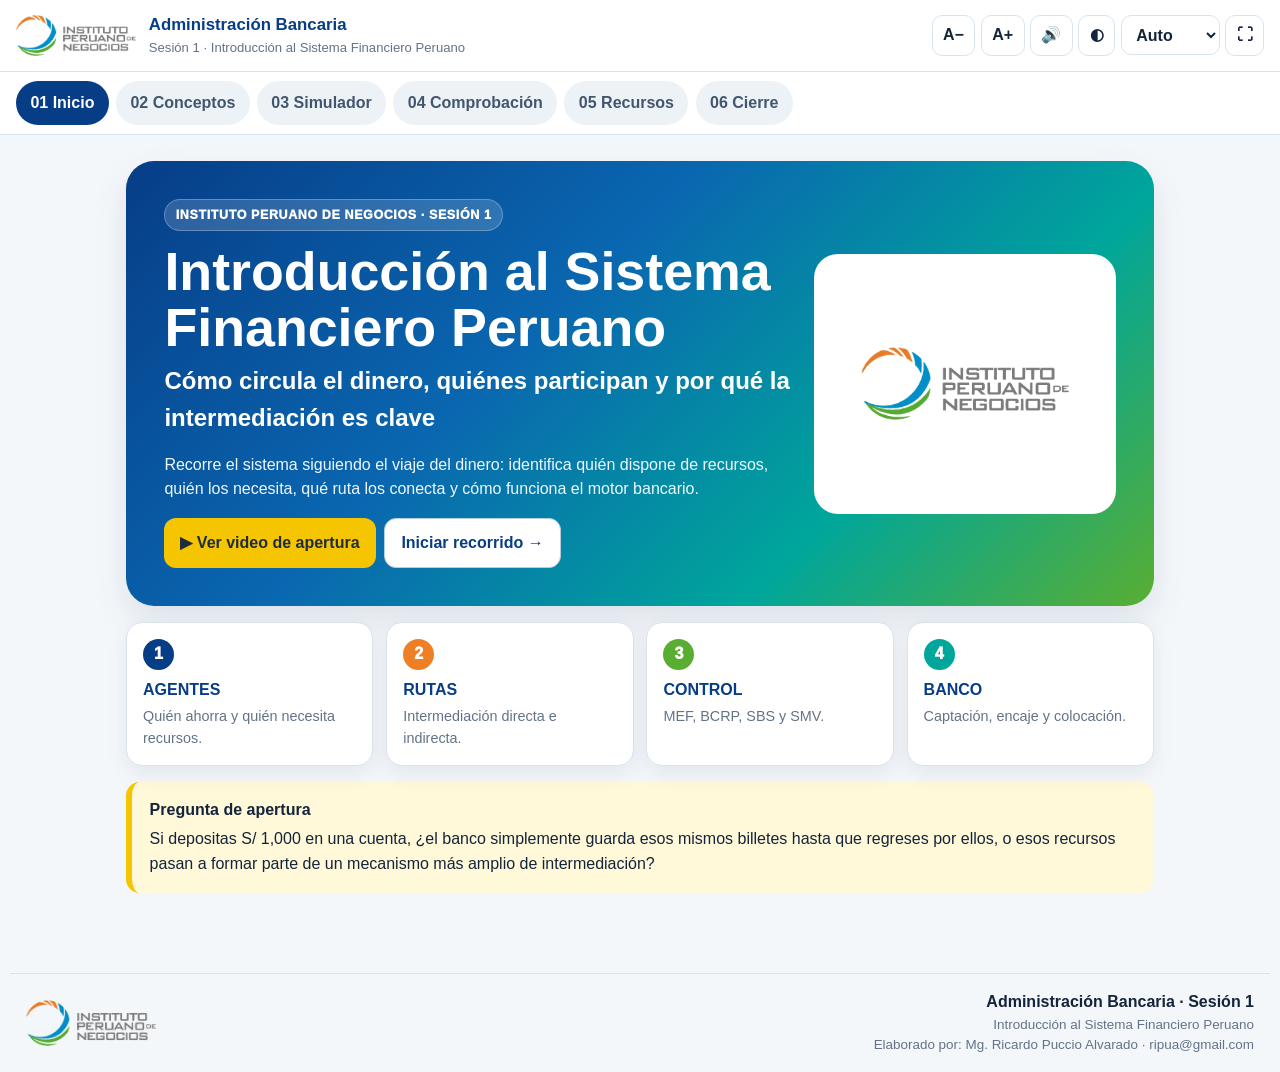
==== sesion-1/index.html @ 0960da1b "Primera versión del Aula Virtual" ====
<!doctype html>
<html lang="es">
<head>
<meta charset="utf-8">
<meta name="viewport" content="width=device-width,initial-scale=1">
<title>Administración Bancaria · Sesión 1 · Instituto Peruano de Negocios</title>
<link rel="stylesheet" href="styles.css">
</head>
<body>
<div class="app-shell">
<header class="topbar">
  <div class="brand"><img src="assets/logo_ipn.png" alt="Instituto Peruano de Negocios"><div><strong>Administración Bancaria</strong><span>Sesión 1 · Introducción al Sistema Financiero Peruano</span></div></div>
  <div class="utility">
    <button id="fontMinus" title="Reducir texto">A−</button><button id="fontPlus" title="Aumentar texto">A+</button>
    <button id="soundBtn" title="Sonidos de confirmación">🔊</button><button id="themeBtn" title="Cambiar modo claro / oscuro" aria-pressed="false">◐</button>
    <select id="layoutSelect" title="Modo aula"><option value="auto">Auto</option><option value="16x9">16:9</option><option value="4x3">4:3</option><option value="normal">Normal</option></select>
    <button id="fullBtn" title="Pantalla completa">⛶</button>
  </div>
</header>
<nav class="main-nav" aria-label="Ruta de aprendizaje">
  <button class="nav-item active" data-go="inicio">01 Inicio</button>
  <button class="nav-item" data-go="conceptos">02 Conceptos</button>
  <button class="nav-item" data-go="simulador">03 Simulador</button>
  <button class="nav-item" data-go="comprobacion">04 Comprobación</button>
  <button class="nav-item" data-go="recursos">05 Recursos</button>
  <button class="nav-item" data-go="cierre">06 Cierre</button>
</nav>
<main>
<section class="section active" id="inicio">
  <div class="hero">
    <div class="hero-copy">
      <span class="eyebrow">INSTITUTO PERUANO DE NEGOCIOS · SESIÓN 1</span>
      <h1>Introducción al Sistema Financiero Peruano</h1>
      <h2>Cómo circula el dinero, quiénes participan y por qué la intermediación es clave</h2>
      <p>Recorre el sistema siguiendo el viaje del dinero: identifica quién dispone de recursos, quién los necesita, qué ruta los conecta y cómo funciona el motor bancario.</p>
      <div class="actions"><button class="btn primary" data-open-resource="video-main">▶ Ver video de apertura</button><button class="btn secondary" data-go="conceptos">Iniciar recorrido →</button></div>
    </div>
    <div class="hero-logo"><img src="assets/logo_ipn.png" alt="Instituto Peruano de Negocios"></div>
  </div>
  <div class="opening-grid">
    <div class="opening-card"><span>1</span><strong>AGENTES</strong><p>Quién ahorra y quién necesita recursos.</p></div>
    <div class="opening-card"><span>2</span><strong>RUTAS</strong><p>Intermediación directa e indirecta.</p></div>
    <div class="opening-card"><span>3</span><strong>CONTROL</strong><p>MEF, BCRP, SBS y SMV.</p></div>
    <div class="opening-card"><span>4</span><strong>BANCO</strong><p>Captación, encaje y colocación.</p></div>
  </div>
  <div class="callout"><strong>Pregunta de apertura</strong><p>Si depositas S/ 1,000 en una cuenta, ¿el banco simplemente guarda esos mismos billetes hasta que regreses por ellos, o esos recursos pasan a formar parte de un mecanismo más amplio de intermediación?</p></div>
</section>

<section class="section" id="conceptos">
  <div class="section-head"><div><span class="eyebrow dark">CONCEPTOS ESENCIALES</span><h2>Cuatro tarjetas para construir el mapa</h2><p>Pasa el mouse sobre una tarjeta para verla girar. Haz clic o tócala para abrir el contenido ampliado.</p></div><span class="badge" id="conceptProgress">0 / 4 revisadas</span></div>
  <div class="concept-grid" id="conceptGrid"></div>
</section>

<section class="section" id="simulador">
  <div class="section-head"><div><span class="eyebrow dark">SIMULADOR · SIGUE EL DINERO</span><h2>De los S/ 1,000 de Ana a una decisión de financiamiento</h2><p>Cada paso incluye apoyo visual y, cuando aporta valor, un extracto de audio antes de la pregunta.</p></div><span class="badge" id="simProgress">0 / 5 decisiones</span></div>
  <div class="route-map" id="routeMap">
    <div class="route-node" id="node-ana">Ana<br><small>S/ 1,000</small></div><span>→</span>
    <div class="route-node" id="node-banco">Banco<br><small>captación / reserva</small></div><span>→</span>
    <div class="route-node" id="node-empresa">Talleres Horizonte<br><small>crédito</small></div><span>⇄</span>
    <div class="route-node" id="node-mercado">Mercado de valores<br><small>ruta alternativa</small></div>
  </div>
  <div id="simHost"></div>
  <div class="what-wrap hidden" id="whatWrap">
    <div class="section-subhead"><div><span class="eyebrow dark">EXPLORADOR DE ESCENARIOS</span><h3>¿Qué pasaría si...?</h3><p>Activa una o varias condiciones. No hay una sola combinación correcta: el objetivo es interpretar qué cambia y qué no.</p></div></div>
    <div class="what-options">
      <label><input type="checkbox" value="A"> <strong>A</strong><span>Aumentan los depósitos de los ahorristas.</span></label>
      <label><input type="checkbox" value="B"> <strong>B</strong><span>El banco mantiene una reserva de liquidez mayor.</span></label>
      <label><input type="checkbox" value="C"> <strong>C</strong><span>Talleres Horizonte busca financiamiento mediante valores.</span></label>
    </div>
    <div class="actions"><button class="btn primary" id="analyzeScenario" disabled>Analizar combinación</button><button class="btn ghost" id="clearScenario" disabled>Limpiar</button></div>
    <div id="scenarioResult"></div>
    <div class="detect-card"><div><span class="eyebrow dark">DETECTA EL ERROR</span><h3>Una afirmación parece sencilla, pero es incompleta</h3></div><div id="detectHost"></div></div>
  </div>
</section>

<section class="section" id="comprobacion">
  <div class="section-head"><div><span class="eyebrow dark">COMPROBACIÓN INDIVIDUAL</span><h2>Seis preguntas para verificar comprensión</h2><p>Las preguntas y alternativas se presentan en orden aleatorio. Si fallas el primer intento, tendrás un segundo. Tras un segundo error se activa la Ruta correcta.</p></div><span class="badge" id="quizBadge">Pregunta 1 / 6</span></div>
  <div class="quiz-progress"><span id="quizBar"></span></div>
  <div id="quizHost"></div>
  <div class="score-card hidden" id="scoreCard"><span class="eyebrow dark">RESULTADO</span><h2 id="scoreTitle"></h2><p id="scoreText"></p><button class="btn secondary" id="restartQuiz">Volver a comprobar</button></div>
</section>

<section class="section" id="recursos">
  <div class="section-head"><div><span class="eyebrow dark">RECURSOS DE LA SESIÓN</span><h2>Abre cada material sin salir del programa</h2><p>Todos los recursos se visualizan en una ventana interna y pueden ampliarse. Los materiales visuales incorporan Leer, Explicar, Pausar, Continuar y Detener.</p></div></div>
  <div class="resource-grid" id="resourceGrid"></div>
</section>

<section class="section" id="cierre">
  <div class="closing-card closing-report">
    <span class="eyebrow">CIERRE · INFORME DE SÍNTESIS</span>
    <h2>Comprender el sistema antes de memorizarlo</h2>
    <p class="closing-lead">La sesión deja una idea central: el sistema financiero no es una lista de bancos, siglas o productos. Es un circuito que conecta excedentes con necesidades de financiamiento, mediante rutas distintas y bajo funciones de regulación, supervisión y estabilidad.</p>
    <div class="closing-report-grid">
      <div><strong>1. Actores</strong><p>Primero identifica quién dispone de recursos y quién los necesita. Esa relación explica la lógica del mercado financiero.</p></div>
      <div><strong>2. Rutas</strong><p>Si una entidad financiera capta y coloca recursos, hablamos de intermediación indirecta. Si inversionistas adquieren valores del emisor, la ruta es directa.</p></div>
      <div><strong>3. Motor bancario</strong><p>Captación, encaje o reserva y colocación forman una secuencia. El depósito representa una obligación para el banco; el préstamo, un derecho de cobro.</p></div>
      <div><strong>4. Control</strong><p>MEF, BCRP, SBS y SMV cumplen funciones distintas. Comprender el ámbito de cada uno evita memorizar siglas sin criterio.</p></div>
    </div>
    <div class="closing-flow"><span>¿Quién tiene recursos?</span><b>→</b><span>¿Quién los necesita?</span><b>→</b><span>¿Qué ruta los conecta?</span><b>→</b><span>¿Qué institución u organismo interviene?</span></div>
    <figure class="closing-infographic" data-open-resource="infographic"><img src="assets/infografia_sistema_financiero_limpia.png" alt="Síntesis visual del Sistema Financiero Peruano"><figcaption>Haz clic en la infografía para ampliarla y utilizar Leer / Explicar.</figcaption></figure>
    <div class="closing-conclusion"><strong>Conclusión final</strong><p>Una decisión financiera se interpreta mejor cuando se sigue el recorrido del dinero. Antes de concluir, conviene separar actor, ruta, instrumento y función institucional. Esa lectura permite distinguir captación de colocación, operación pasiva de activa e intermediación indirecta de directa, y convierte conceptos aislados en un mapa coherente del Sistema Financiero Peruano.</p></div>
    <div class="actions"><button class="btn secondary" data-open-resource="infographic">Ver síntesis visual ampliada</button><button class="btn secondary" data-go="recursos">Abrir recursos</button></div>
  </div>
</section>
</main>
<footer class="program-footer"><img src="assets/logo_ipn.png" alt="Instituto Peruano de Negocios"><div><strong>Administración Bancaria · Sesión 1</strong><span>Introducción al Sistema Financiero Peruano</span><span>Elaborado por: Mg. Ricardo Puccio Alvarado · ripua@gmail.com</span></div></footer>
</div>

<dialog class="modal" id="conceptModal">
  <div class="modal-shell concept-shell">
    <header class="modal-header"><div><span class="modal-kicker" id="conceptKicker"></span><h2 id="conceptTitle"></h2></div><button class="modal-close" data-close="conceptModal" aria-label="Cerrar">×</button></header>
    <div class="modal-scroll" id="conceptBody"></div>
    <footer class="modal-footer"><div class="modal-nav"><button id="prevConcept">← Anterior</button><span id="conceptCounter"></span><button id="nextConcept">Siguiente →</button></div></footer>
  </div>
</dialog>

<dialog class="modal" id="resourceModal">
  <div class="modal-shell resource-shell" id="resourceShell">
    <header class="modal-header"><div><span class="modal-kicker" id="resourceType"></span><h2 id="resourceTitle"></h2></div><div class="header-actions"><button id="resourceFull" title="Pantalla completa">⛶</button><button class="modal-close" data-close="resourceModal">×</button></div></header>
    <div class="resource-body" id="resourceBody"></div>
    <footer class="modal-footer resource-footer" id="resourceFooter"></footer>
  </div>
</dialog>


<dialog class="modal video-modal" id="videoModal">
  <div class="video-float-shell" id="videoFloatShell">
    <button class="video-float-close" type="button" data-close="videoModal" aria-label="Cerrar video">×</button>
    <video id="floatingVideo" controls preload="metadata"></video>
  </div>
</dialog>

<dialog class="modal image-modal" id="imageModal"><div class="image-shell"><button class="modal-close image-close" data-close="imageModal">×</button><img id="imageModalImg" alt="Vista ampliada"></div></dialog>
<div class="toast" id="toast" aria-live="polite"></div>
<script src="data.js"></script>
<script src="resource_texts.js"></script>
<script src="app.js"></script>
</body>
</html>
---- sesion-1/styles.css ----
:root{
  --blue:#073d87;--blue2:#0b65b5;--teal:#00a69b;--green:#59ae32;--orange:#ef7f24;--yellow:#f4c500;
  --text:#14243a;--muted:#637387;--border:#d8e3ec;--bg:#f4f7fa;--surface:#fff;--surface2:#f7fafc;
  --good:#167647;--bad:#a63030;--warn:#6d5600;--shadow:0 14px 34px rgba(17,51,86,.10);--shadow2:0 8px 22px rgba(17,51,86,.08);
  --font-scale:1;
}
*{box-sizing:border-box}html{scroll-behavior:smooth;font-size:calc(16px * var(--font-scale))}body{margin:0;background:var(--bg);color:var(--text);font-family:Inter,"Segoe UI",Arial,sans-serif;line-height:1.55}button,select,input,a{font:inherit}button{cursor:pointer}img,video{max-width:100%;height:auto}.hidden{display:none!important}
body.dialog-open{overflow:hidden}.app-shell{min-height:100vh}.topbar{position:sticky;top:0;z-index:100;min-height:72px;display:flex;align-items:center;justify-content:space-between;gap:1rem;padding:.65rem max(1rem,calc((100vw - 1260px)/2));background:rgba(255,255,255,.97);backdrop-filter:blur(9px);border-bottom:1px solid var(--border)}.brand{display:flex;align-items:center;gap:.8rem;min-width:0}.brand img{width:120px}.brand strong{display:block;color:var(--blue);font-size:1.05rem}.brand span{display:block;color:var(--muted);font-size:.82rem;white-space:nowrap;overflow:hidden;text-overflow:ellipsis}.utility{display:flex;align-items:center;gap:.35rem;flex-wrap:wrap;justify-content:flex-end}.utility button,.utility select{border:1px solid var(--border);background:#fff;color:var(--text);border-radius:10px;min-height:40px;padding:.45rem .65rem;font-weight:800}
.main-nav{position:sticky;top:72px;z-index:90;display:flex;gap:.45rem;overflow:auto;padding:.55rem max(1rem,calc((100vw - 1260px)/2));background:#fff;border-bottom:1px solid var(--border)}.nav-item{border:0;background:#edf2f7;color:#42566e;border-radius:999px;padding:.62rem .9rem;white-space:nowrap;font-weight:850}.nav-item.active{background:var(--blue);color:#fff}.nav-item.done::after{content:" ✓"}
main{max-width:1260px;margin:auto;padding:1.6rem 1rem 4rem}.section{display:none}.section.active{display:block;animation:fade .18s ease}@keyframes fade{from{opacity:.25;transform:translateY(3px)}to{opacity:1;transform:none}}
.hero{display:grid;grid-template-columns:1.35fr .65fr;gap:1.4rem;align-items:center;padding:2.4rem;border-radius:28px;background:linear-gradient(135deg,#073d87 0%,#0a66b0 39%,#00a69b 72%,#59ae32 100%);color:#fff;box-shadow:var(--shadow)}.hero h1{margin:.8rem 0 .45rem;font-size:clamp(2rem,4.2vw,3.9rem);line-height:1.03}.hero h2{margin:0 0 .7rem;font-weight:650;font-size:clamp(1.05rem,2vw,1.5rem)}.hero p{max-width:770px;color:#eff8ff}.hero-logo{display:grid;place-items:center;background:#fff;border-radius:24px;padding:1.5rem;min-height:260px}.hero-logo img{width:min(280px,82%)}
.eyebrow{display:inline-flex;align-items:center;border-radius:999px;padding:.34rem .65rem;background:rgba(255,255,255,.16);border:1px solid rgba(255,255,255,.26);font-size:.78rem;font-weight:950;letter-spacing:.05em}.eyebrow.dark{background:#edf4fa;border-color:#d4e3ee;color:var(--blue)}.actions{display:flex;gap:.55rem;flex-wrap:wrap;margin-top:1rem}.btn{display:inline-flex;align-items:center;justify-content:center;gap:.35rem;border:0;border-radius:12px;padding:.72rem 1rem;min-height:44px;font-weight:850;text-decoration:none;transition:.15s ease}.btn:hover{transform:translateY(-1px)}.btn.primary{background:var(--yellow);color:#1f2c3a}.btn.secondary{background:#fff;color:var(--blue);border:1px solid #b7ccdd}.btn.teal{background:var(--teal);color:#fff}.btn.orange{background:var(--orange);color:#fff}.btn.ghost{background:transparent;border:1px dashed var(--border);color:var(--text)}.btn:disabled{opacity:.42;cursor:not-allowed;transform:none}
.opening-grid{display:grid;grid-template-columns:repeat(4,1fr);gap:.8rem;margin:1rem 0}.opening-card{padding:1rem;background:#fff;border:1px solid var(--border);border-radius:16px;box-shadow:var(--shadow2)}.opening-card span{display:inline-grid;place-items:center;width:31px;height:31px;border-radius:50%;background:var(--blue);color:#fff;font-weight:950}.opening-card:nth-child(2) span{background:var(--orange)}.opening-card:nth-child(3) span{background:var(--green)}.opening-card:nth-child(4) span{background:var(--teal)}.opening-card strong{display:block;margin:.45rem 0 .15rem;color:var(--blue)}.opening-card p{margin:0;color:var(--muted);font-size:.9rem}.callout{margin:1rem 0;padding:1rem 1.1rem;border-radius:14px;border-left:6px solid var(--yellow);background:#fff8d9}.callout p{margin:.25rem 0 0}.callout.blue{border-color:var(--blue);background:#edf5fb}.callout.green{border-color:var(--green);background:#edf8e9}.callout.orange{border-color:var(--orange);background:#fff0e4}.callout.teal{border-color:var(--teal);background:#e9f8f5}
.section-head{display:flex;align-items:flex-end;justify-content:space-between;gap:1rem;margin-bottom:1rem}.section-head h2{margin:.35rem 0 .2rem;color:var(--blue);font-size:clamp(1.65rem,3vw,2.45rem);line-height:1.08}.section-head p{margin:0;color:var(--muted);max-width:860px}.badge{align-self:flex-start;white-space:nowrap;border:1px solid var(--border);background:#fff;border-radius:999px;padding:.5rem .75rem;color:var(--blue);font-weight:900}
/* flip cards */
.concept-grid{display:grid;grid-template-columns:repeat(4,minmax(0,1fr));gap:.9rem}.concept-card{position:relative;min-height:355px;border:0;background:transparent;padding:0;perspective:1400px;cursor:pointer}.concept-card-inner{position:relative;width:100%;height:100%;min-height:355px;transition:transform .58s cubic-bezier(.2,.7,.2,1);transform-style:preserve-3d}.concept-face{position:absolute;inset:0;backface-visibility:hidden;border:1px solid var(--border);border-radius:20px;background:#fff;box-shadow:var(--shadow2);overflow:hidden}.concept-front{display:flex;flex-direction:column}.concept-slide-thumb{height:195px;background:#061827;display:grid;place-items:center;overflow:hidden}.concept-slide-thumb img{width:100%;height:100%;object-fit:contain}.concept-front-copy{padding:1rem}.concept-number{display:inline-flex;padding:.25rem .5rem;border-radius:8px;background:#edf4fa;color:var(--blue);font-weight:950}.concept-front-copy h3,.concept-back h3{margin:.45rem 0 .35rem;color:var(--blue);font-size:1.18rem}.concept-front-copy p,.concept-back p{margin:0;color:var(--muted);font-size:.91rem}.concept-front-copy small{display:block;margin-top:.65rem;color:var(--muted)}.concept-back{transform:rotateY(180deg);padding:1.2rem;display:flex;flex-direction:column;justify-content:center;background:linear-gradient(145deg,#fff,#f4f8fb)}.concept-back .open-cue{margin-top:auto;color:var(--blue);font-weight:900}.concept-status{position:absolute;right:.7rem;top:.7rem;z-index:2;background:rgba(22,118,71,.94);color:#fff;border-radius:999px;padding:.25rem .5rem;font-size:.72rem;font-weight:900}
@media (hover:hover) and (pointer:fine){.concept-card:hover .concept-card-inner{transform:rotateY(180deg)}}
/* shared detail / modal */
.modal{border:0;padding:0;background:transparent;max-width:none;max-height:none}.modal::backdrop{background:rgba(7,24,39,.73);backdrop-filter:blur(2px)}.modal-shell{display:flex;flex-direction:column;width:min(1260px,96vw);height:min(92vh,900px);background:#fff;border-radius:22px;box-shadow:0 24px 80px rgba(0,0,0,.32);overflow:hidden}.modal-header{display:flex;align-items:center;justify-content:space-between;gap:1rem;padding:.72rem .9rem;border-bottom:1px solid var(--border);background:#fff}.modal-header h2{margin:.08rem 0 0;color:var(--blue);font-size:clamp(1.15rem,2vw,1.6rem)}.modal-kicker{color:var(--muted);font-size:.78rem;font-weight:900;letter-spacing:.05em}.header-actions{display:flex;gap:.4rem}.header-actions button,.modal-close{border:1px solid var(--border);background:#fff;border-radius:10px;min-width:40px;min-height:40px;font-weight:950;color:var(--text)}.modal-scroll{flex:1;min-height:0;overflow:auto;padding:.75rem}.modal-footer{display:flex;align-items:center;justify-content:space-between;gap:.65rem;padding:.55rem .75rem;border-top:1px solid var(--border);background:#fff}.modal-nav{display:flex;align-items:center;gap:.55rem}.modal-nav button,.resource-nav button,.speech-controls button{border:1px solid var(--border);background:#fff;color:var(--text);border-radius:10px;min-height:40px;padding:.5rem .7rem;font-weight:800}.modal-nav button:disabled,.resource-nav button:disabled{opacity:.4}.concept-shell{width:min(1280px,97vw);height:min(94vh,930px)}.concept-modal-layout{display:grid;grid-template-columns:minmax(340px,.9fr) minmax(0,1.1fr);gap:.8rem;min-height:100%}.concept-image-column{display:flex;flex-direction:column;gap:.55rem;min-width:0}.concept-main-slide{display:block;width:100%;max-height:49vh;object-fit:contain;background:#071722;border-radius:12px;cursor:zoom-in}.concept-detail-scroll{min-width:0;overflow:auto;padding-right:.15rem}.detail-box{padding:.9rem;border:1px solid var(--border);border-radius:14px;background:#fff;margin-bottom:.55rem}.detail-box.example{background:#edf8f6;border-color:#c9e8e1}.detail-box.warning{background:#fff3e8;border-color:#f3d1b6}.detail-box p{margin:.15rem 0}.detail-box .mini-label{color:var(--blue);font-size:.76rem;font-weight:950;letter-spacing:.04em}.support-toolbar,.speech-controls{display:flex;gap:.4rem;flex-wrap:wrap}.support-toolbar button,.speech-controls button{border:1px solid var(--border);background:#fff;border-radius:10px;padding:.48rem .65rem;min-height:40px;font-weight:800}.audio-pista{padding:.8rem;border:1px solid var(--border);border-radius:14px;background:#f7fafc;margin:.55rem 0}.audio-pista strong{color:var(--blue)}.audio-pista p{margin:.2rem 0 .45rem;color:var(--muted);font-size:.9rem}.audio-pista audio{width:100%}.question-gate{display:flex;justify-content:space-between;gap:1rem;align-items:center;padding:.9rem;border:1px dashed #b8c7d4;border-radius:14px;background:#fbfdfe;margin-top:.7rem}.question-gate span{display:block;color:var(--muted);font-size:.9rem}
/* question engine */
.qbox{padding:.9rem;border:1px solid var(--border);border-radius:15px;background:#fbfcfd;margin-top:.65rem}.qmeta{display:flex;justify-content:space-between;gap:.7rem;align-items:center;flex-wrap:wrap}.attempt-badge{display:inline-flex;border-radius:999px;padding:.32rem .58rem;background:#edf3f8;color:var(--blue);font-size:.8rem;font-weight:900}.qstatus{color:var(--muted);font-size:.84rem}.qtitle{margin:.55rem 0 .65rem;font-weight:950;font-size:1.06rem}.options{display:grid;gap:.45rem}.option{width:100%;text-align:left;border:1px solid #cbd7e2;background:#fff;border-radius:11px;padding:.66rem .76rem;color:var(--text);line-height:1.35}.option:hover:not(:disabled){border-color:var(--blue2);background:#f4f9fd}.option.selected{border-color:var(--blue);box-shadow:inset 0 0 0 2px rgba(7,61,135,.10)}.option.wrong-choice{border-color:#d78787;background:#fff0f0;color:#812b2b}.option.correct-choice{border-color:#56ad7e;background:#eaf8ef;color:#125d39;box-shadow:inset 0 0 0 2px rgba(22,118,71,.10)}.option:disabled{cursor:default}.qactions{display:flex;gap:.45rem;flex-wrap:wrap;margin-top:.65rem}.feedback{margin-top:.65rem;padding:.75rem;border-radius:13px}.feedback.good{background:#eaf8ef;border:1px solid #b9dfc8}.feedback.bad{background:#fff0f0;border:1px solid #efc2c2}.feedback.route{background:#fff8db;border:1px solid #ead184}.feedback h4{margin:0 0 .2rem}.feedback-grid{display:grid;grid-template-columns:repeat(2,minmax(0,1fr));gap:.45rem;margin-top:.55rem}.feedback-grid>div{padding:.62rem;border-radius:10px;background:rgba(255,255,255,.72);border:1px solid rgba(0,0,0,.08)}.feedback-grid strong{display:block;color:var(--blue);font-size:.82rem}.feedback-grid p{margin:.18rem 0 0;font-size:.9rem}.route-steps{margin:.45rem 0 .2rem;padding-left:1.25rem}.route-steps li{margin:.2rem 0}
/* simulator */
.route-map{display:flex;align-items:center;justify-content:center;gap:.5rem;flex-wrap:wrap;margin:1rem 0}.route-map>span{color:var(--orange);font-size:1.45rem;font-weight:950}.route-node{padding:.7rem .85rem;min-width:150px;text-align:center;border:2px solid #d3e0ea;border-radius:13px;background:#fff;font-weight:900;color:var(--blue)}.route-node small{color:var(--muted);font-weight:650}.route-node.done{border-color:#72c08f;background:#eaf8ef;color:#145f3a}.sim-panel{display:grid;grid-template-columns:minmax(320px,.88fr) minmax(0,1.12fr);gap:.8rem}.support-card,.decision-card,.detect-card{background:#fff;border:1px solid var(--border);border-radius:18px;box-shadow:var(--shadow2);padding:.9rem}.support-card h3,.decision-card h3,.detect-card h3{margin:.2rem 0 .45rem;color:var(--blue)}.support-visual{position:relative;background:#071722;border-radius:12px;overflow:hidden}.support-visual img{display:block;width:100%;height:auto;max-height:350px;object-fit:contain;cursor:zoom-in}.sim-next{margin-top:.7rem}.what-wrap{margin-top:1.1rem}.section-subhead h3{margin:.25rem 0;color:var(--blue);font-size:1.55rem}.section-subhead p{margin:.15rem 0 .7rem;color:var(--muted)}.what-options{display:grid;grid-template-columns:repeat(3,minmax(0,1fr));gap:.65rem}.what-options label{display:flex;align-items:flex-start;gap:.55rem;padding:.8rem;background:#fff;border:1px solid var(--border);border-radius:14px;box-shadow:var(--shadow2);cursor:pointer}.what-options input{margin-top:.22rem}.what-options strong{display:grid;place-items:center;flex:0 0 31px;width:31px;height:31px;border-radius:50%;background:var(--blue);color:#fff}.what-options span{font-size:.9rem}.scenario-card{margin-top:.8rem;padding:1rem;background:#fff;border:1px solid var(--border);border-radius:18px;box-shadow:var(--shadow2)}.scenario-card h3{margin:0;color:var(--blue)}.scenario-grid{display:grid;grid-template-columns:repeat(2,minmax(0,1fr));gap:.5rem;margin:.7rem 0}.scenario-grid>div{padding:.7rem;border-radius:11px;background:#f7fafc;border:1px solid var(--border)}.scenario-grid strong{display:block;color:var(--blue);font-size:.82rem}.scenario-grid p{margin:.18rem 0 0}.scenario-support{display:grid;grid-template-columns:minmax(260px,.85fr) minmax(0,1.15fr);gap:.65rem;align-items:start}.scenario-support img{width:100%;background:#071722;border-radius:10px;cursor:zoom-in}.detect-card{margin-top:1rem}
/* quiz */
.quiz-progress{height:9px;border-radius:999px;background:#dfe8ef;overflow:hidden;margin-bottom:.8rem}.quiz-progress span{display:block;height:100%;width:0;background:linear-gradient(90deg,var(--blue),var(--teal));transition:width .2s}.score-card{padding:1.2rem;background:#fff;border:1px solid var(--border);border-radius:18px;box-shadow:var(--shadow2)}.score-card h2{margin:.35rem 0;color:var(--blue)}
/* resources */
.resource-grid{display:grid;grid-template-columns:repeat(3,minmax(0,1fr));gap:.8rem}.resource-card{display:flex;flex-direction:column;background:#fff;border:1px solid var(--border);border-radius:18px;box-shadow:var(--shadow2);overflow:hidden}.resource-thumb{aspect-ratio:16/9;background:#071722;display:grid;place-items:center;overflow:hidden}.resource-thumb img{width:100%;height:100%;object-fit:contain}.resource-copy{display:flex;flex-direction:column;gap:.35rem;flex:1;padding:.9rem}.resource-copy h3{margin:0;color:var(--blue)}.resource-copy p{margin:0;color:var(--muted);font-size:.9rem}.resource-copy .btn{margin-top:auto}.resource-shell{width:min(1380px,97vw);height:min(94vh,950px)}.resource-body{flex:1;min-height:0;overflow:hidden;padding:.5rem;background:#071722}.fit-stage,.media-stage{position:relative;width:100%;height:100%;display:grid;place-items:center;overflow:hidden;border-radius:10px;background:#071722}.fit-stage img,.media-stage video{display:block;max-width:100%;max-height:100%;width:auto;height:auto;object-fit:contain}.audio-stage{height:100%;display:grid;place-items:center;padding:1rem;background:linear-gradient(145deg,#062341,#0b5266)}.audio-card{width:min(760px,94%);background:#fff;border-radius:18px;padding:1rem;text-align:center}.audio-card img{width:min(420px,100%);border-radius:12px}.audio-card audio{width:100%;margin-top:.65rem}.resource-footer{align-items:center;flex-wrap:wrap}.resource-nav{display:flex;align-items:center;gap:.45rem}.resource-nav strong{min-width:130px;text-align:center}.speech-controls{margin-left:auto}.image-shell{position:relative;display:grid;place-items:center;width:min(95vw,1500px);height:min(92vh,900px);background:#071722;border-radius:18px;padding:.6rem}.image-shell img{max-width:100%;max-height:100%;object-fit:contain}.image-close{position:absolute;right:.7rem;top:.7rem;z-index:2}
/* closing */
.closing-card{padding:2rem;border-radius:24px;background:linear-gradient(135deg,#073d87,#00a69b);color:#fff;box-shadow:var(--shadow)}.closing-card h2{font-size:clamp(1.8rem,3vw,2.8rem);margin:.6rem 0}.closing-card p{max-width:850px}.closing-flow{display:flex;gap:.6rem;align-items:center;flex-wrap:wrap;margin:1rem 0}.closing-flow span{padding:.6rem .8rem;border-radius:12px;background:rgba(255,255,255,.14);border:1px solid rgba(255,255,255,.28);font-weight:850}.program-footer{max-width:1260px;margin:auto;padding:1rem;display:flex;align-items:center;justify-content:space-between;gap:1rem;border-top:1px solid var(--border)}.program-footer img{width:130px}.program-footer div{text-align:right}.program-footer span{display:block;color:var(--muted);font-size:.84rem}.toast{position:fixed;left:50%;bottom:18px;transform:translateX(-50%) translateY(20px);opacity:0;pointer-events:none;z-index:1000;background:#14243a;color:#fff;padding:.6rem .9rem;border-radius:999px;transition:.2s}.toast.show{opacity:1;transform:translateX(-50%) translateY(0)}
html[data-layout-active="4x3"] main{max-width:1060px}html[data-layout-active="4x3"] .concept-grid{grid-template-columns:repeat(2,minmax(0,1fr))}html[data-layout-active="16x9"] main{max-width:1340px}
@media(max-width:1050px){.hero{grid-template-columns:1fr}.hero-logo{min-height:160px}.opening-grid,.concept-grid,.resource-grid{grid-template-columns:repeat(2,minmax(0,1fr))}.concept-modal-layout,.sim-panel,.scenario-support{grid-template-columns:1fr}.concept-main-slide{max-height:40vh}.what-options{grid-template-columns:1fr}.feedback-grid,.scenario-grid{grid-template-columns:1fr}}
@media(max-width:700px){.topbar{align-items:flex-start;flex-direction:column}.brand img{width:100px}.utility{width:100%}.main-nav{top:126px}.opening-grid,.concept-grid,.resource-grid{grid-template-columns:1fr}.section-head{align-items:flex-start;flex-direction:column}.modal-shell{width:98vw;height:95vh}.resource-footer{align-items:flex-start;flex-direction:column}.speech-controls{margin-left:0}.resource-nav{width:100%;justify-content:space-between}.program-footer{align-items:flex-start;flex-direction:column}.program-footer div{text-align:left}}
@media(prefers-reduced-motion:reduce){*{scroll-behavior:auto!important;transition:none!important;animation:none!important}}

/* ===== Ajustes finales IPN · clase ===== */
html[data-theme="light"]{color-scheme:light}
html[data-theme="dark"]{color-scheme:dark;--text:#edf5ff;--muted:#b5c4d3;--border:#33485d;--bg:#101923;--surface:#162331;--surface2:#1b2a39;--shadow:0 14px 34px rgba(0,0,0,.24);--shadow2:0 8px 22px rgba(0,0,0,.18)}
html[data-theme="dark"] body{background:var(--bg);color:var(--text)}
html[data-theme="dark"] .topbar,html[data-theme="dark"] .main-nav,html[data-theme="dark"] .modal-shell,html[data-theme="dark"] .modal-header,html[data-theme="dark"] .modal-footer,html[data-theme="dark"] .concept-face,html[data-theme="dark"] .opening-card,html[data-theme="dark"] .resource-card,html[data-theme="dark"] .support-card,html[data-theme="dark"] .decision-card,html[data-theme="dark"] .detect-card,html[data-theme="dark"] .scenario-card,html[data-theme="dark"] .score-card,html[data-theme="dark"] .detail-box,html[data-theme="dark"] .qbox{background:var(--surface);color:var(--text)}
html[data-theme="dark"] .utility button,html[data-theme="dark"] .utility select,html[data-theme="dark"] .header-actions button,html[data-theme="dark"] .modal-close,html[data-theme="dark"] .modal-nav button,html[data-theme="dark"] .resource-nav button,html[data-theme="dark"] .speech-controls button,html[data-theme="dark"] .support-toolbar button,html[data-theme="dark"] .option{background:#1c2b3a;color:var(--text);border-color:var(--border)}
html[data-theme="dark"] .nav-item{background:#223344;color:#dce7f1}html[data-theme="dark"] .nav-item.active{background:var(--blue2);color:#fff}
html[data-theme="dark"] .concept-back{background:linear-gradient(145deg,#172534,#1c2c3b)}
html[data-theme="dark"] .detail-box.example{background:#15332f}html[data-theme="dark"] .detail-box.warning{background:#3a2b1f}
html[data-theme="dark"] .audio-pista,html[data-theme="dark"] .scenario-grid>div,html[data-theme="dark"] .question-gate{background:#1b2a39;color:var(--text)}
html[data-theme="dark"] .eyebrow.dark,html[data-theme="dark"] .attempt-badge,html[data-theme="dark"] .concept-number{background:#203b54;color:#d9ecff;border-color:#335876}
html[data-theme="dark"] .feedback-grid>div{background:rgba(12,25,37,.55)}
html[data-theme="dark"] .feedback.good{background:#153526;color:#e8fff1}html[data-theme="dark"] .feedback.bad{background:#3b2020;color:#ffeaea}html[data-theme="dark"] .feedback.route{background:#3a341d;color:#fff8d8}
html[data-theme="dark"] .callout{color:#eef6ff}html[data-theme="dark"] .callout.blue{background:#17324a}html[data-theme="dark"] .callout.green{background:#183521}html[data-theme="dark"] .callout.orange{background:#3a291d}html[data-theme="dark"] .callout.teal{background:#153631}
html[data-theme="dark"] .resource-body{background:#0a1118}
html[data-theme="light"] dialog,html[data-theme="light"] .app-shell:fullscreen{color-scheme:light;background:var(--bg)}
html[data-theme="dark"] dialog,html[data-theme="dark"] .app-shell:fullscreen{color-scheme:dark;background:var(--bg)}

/* Preguntas: el enunciado debe ser inequívoco */
.question-prompt{margin:.7rem 0 .8rem;padding:.82rem .9rem;border:2px solid #b8cde0;border-left:6px solid var(--blue);border-radius:13px;background:#eef6fc}
.question-label{display:inline-block;margin-bottom:.25rem;font-size:.72rem;letter-spacing:.08em;font-weight:950;color:var(--blue)}
.question-prompt p{margin:0;font-size:1.08rem;line-height:1.45;font-weight:850;color:var(--text)}
html[data-theme="dark"] .question-prompt{background:#173049;border-color:#355875;border-left-color:#5aa7e7}
html[data-theme="dark"] .question-label{color:#8ecbff}
.feedback-title{display:flex;align-items:flex-start;gap:.65rem}.feedback-title>span{display:grid;place-items:center;flex:0 0 34px;width:34px;height:34px;border-radius:50%;background:rgba(255,255,255,.7);font-weight:950;color:var(--blue)}.feedback-title h4{font-size:1.05rem;margin:0}.feedback-title p{margin:.08rem 0 0}.feedback-main{font-size:.98rem;line-height:1.55;margin:.6rem 0}.feedback-closing{margin-top:.6rem;padding:.65rem .75rem;border-radius:10px;background:rgba(255,255,255,.62);border:1px solid rgba(0,0,0,.08)}
.qactions .btn.orange{font-size:1rem;padding:.78rem 1.05rem;box-shadow:0 5px 15px rgba(239,127,36,.16)}

/* Apoyos visuales del simulador */
.support-thumbs{margin:.65rem 0;padding:.68rem;border:1px solid var(--border);border-radius:12px;background:var(--surface2)}.support-thumbs>strong{display:block;color:var(--blue);font-size:.83rem;margin-bottom:.45rem}.support-thumbs>div{display:flex;gap:.5rem;flex-wrap:wrap}.support-thumb-btn{display:flex;align-items:center;gap:.42rem;min-height:54px;padding:.35rem .5rem;border:1px solid var(--border);border-radius:10px;background:var(--surface);color:var(--text);font-weight:800}.support-thumb-btn img{width:74px;height:44px;object-fit:contain;background:#071722;border-radius:6px}.support-thumb-btn:hover{border-color:var(--blue2)}
.scenario-intro,.scenario-conclusion{margin:.7rem 0;padding:.75rem .85rem;border-radius:12px;background:#eef6fc;border:1px solid #c9dceb}.scenario-intro strong,.scenario-conclusion strong{color:var(--blue)}.scenario-intro p,.scenario-conclusion p{margin:.2rem 0 0;line-height:1.5}.scenario-conclusion{background:#eef8f5;border-color:#c5e5da}
html[data-theme="dark"] .support-thumbs,html[data-theme="dark"] .scenario-intro,html[data-theme="dark"] .scenario-conclusion{background:#1a2b3b;border-color:var(--border)}
html[data-theme="dark"] .support-thumb-btn{background:#152332;color:var(--text)}

/* Video flotante estilo cine, como la primera versión */
.video-modal{padding:0;border:0;background:transparent;max-width:none;max-height:none}
.video-modal::backdrop{background:rgba(5,18,28,.70);backdrop-filter:blur(2px)}
.video-float-shell{position:relative;width:min(980px,92vw);max-height:90vh;padding:0;background:#06131d;border:10px solid #071722;border-radius:20px;box-shadow:0 25px 90px rgba(0,0,0,.52);overflow:hidden}
.video-float-shell video{display:block;width:100%;height:auto;max-height:84vh;aspect-ratio:16/9;object-fit:contain;background:#000}
.video-float-close{position:absolute;z-index:4;top:10px;right:10px;width:42px;height:42px;border:0;border-radius:50%;background:rgba(255,255,255,.95);color:#16212c;font-size:1.45rem;font-weight:950;box-shadow:0 4px 14px rgba(0,0,0,.25)}

/* Visores y pantalla completa: siempre legibles, sin recortes y con scroll disponible */
.app-shell:fullscreen{width:100vw;height:100vh;overflow:auto;background:var(--bg)}
.resource-shell:fullscreen{width:100vw!important;height:100vh!important;max-width:none!important;max-height:none!important;border-radius:0!important;background:var(--surface);color:var(--text);overflow:hidden}
.resource-shell:fullscreen .resource-body{flex:1;min-height:0;overflow:auto!important}
.resource-body{display:flex;flex-direction:column;min-height:0;overflow:auto;background:#071722}
.fit-stage,.media-stage{flex:1;min-height:0;height:auto;max-height:100%;overflow:auto;display:flex;align-items:center;justify-content:center}
.fit-stage img{display:block;width:100%;height:100%;max-width:100%;max-height:100%;object-fit:contain;object-position:center}
.media-stage video{display:block;width:100%;height:100%;max-width:100%;max-height:100%;object-fit:contain;object-position:center}
.resource-shell:not(:fullscreen) .fit-stage img{max-height:calc(94vh - 150px)}
.resource-shell:not(:fullscreen) .media-stage video{max-height:calc(94vh - 150px)}
.resource-shell:fullscreen .fit-stage,.resource-shell:fullscreen .media-stage{height:calc(100vh - 142px);min-height:0}
.resource-shell:fullscreen .fit-stage img,.resource-shell:fullscreen .media-stage video{width:100%;height:100%;max-height:100%;object-fit:contain}
.image-shell{overflow:auto}.image-shell img{width:auto;height:auto;max-width:100%;max-height:100%;object-fit:contain}
.modal-scroll{overscroll-behavior:contain;scrollbar-gutter:stable}.concept-detail-scroll{overscroll-behavior:contain;scrollbar-gutter:stable}
.resource-footer{flex:0 0 auto}.modal-header{flex:0 0 auto}

/* Cierre fuerte con síntesis visual */
.closing-report{padding:1.6rem}.closing-lead{font-size:1.06rem;line-height:1.6;max-width:1050px!important}.closing-report-grid{display:grid;grid-template-columns:repeat(2,minmax(0,1fr));gap:.65rem;margin:1rem 0}.closing-report-grid>div{padding:.8rem;border:1px solid rgba(255,255,255,.25);border-radius:14px;background:rgba(255,255,255,.12)}.closing-report-grid strong{font-size:1.02rem}.closing-report-grid p{margin:.25rem 0 0;line-height:1.48}.closing-infographic{margin:1rem 0 0;padding:.55rem;background:#fff;border-radius:16px;cursor:zoom-in}.closing-infographic img{display:block;width:100%;max-height:520px;object-fit:contain;border-radius:10px}.closing-infographic figcaption{color:#405368;text-align:center;font-size:.85rem;padding:.4rem}.closing-conclusion{margin-top:1rem;padding:1rem;border:1px solid rgba(255,255,255,.35);border-radius:14px;background:rgba(0,0,0,.12)}.closing-conclusion strong{font-size:1.08rem}.closing-conclusion p{margin:.35rem 0 0;max-width:none!important;line-height:1.6}

@media(max-width:800px){.closing-report-grid{grid-template-columns:1fr}.video-float-shell{width:96vw;border-width:6px}.support-thumb-btn img{width:62px;height:38px}}
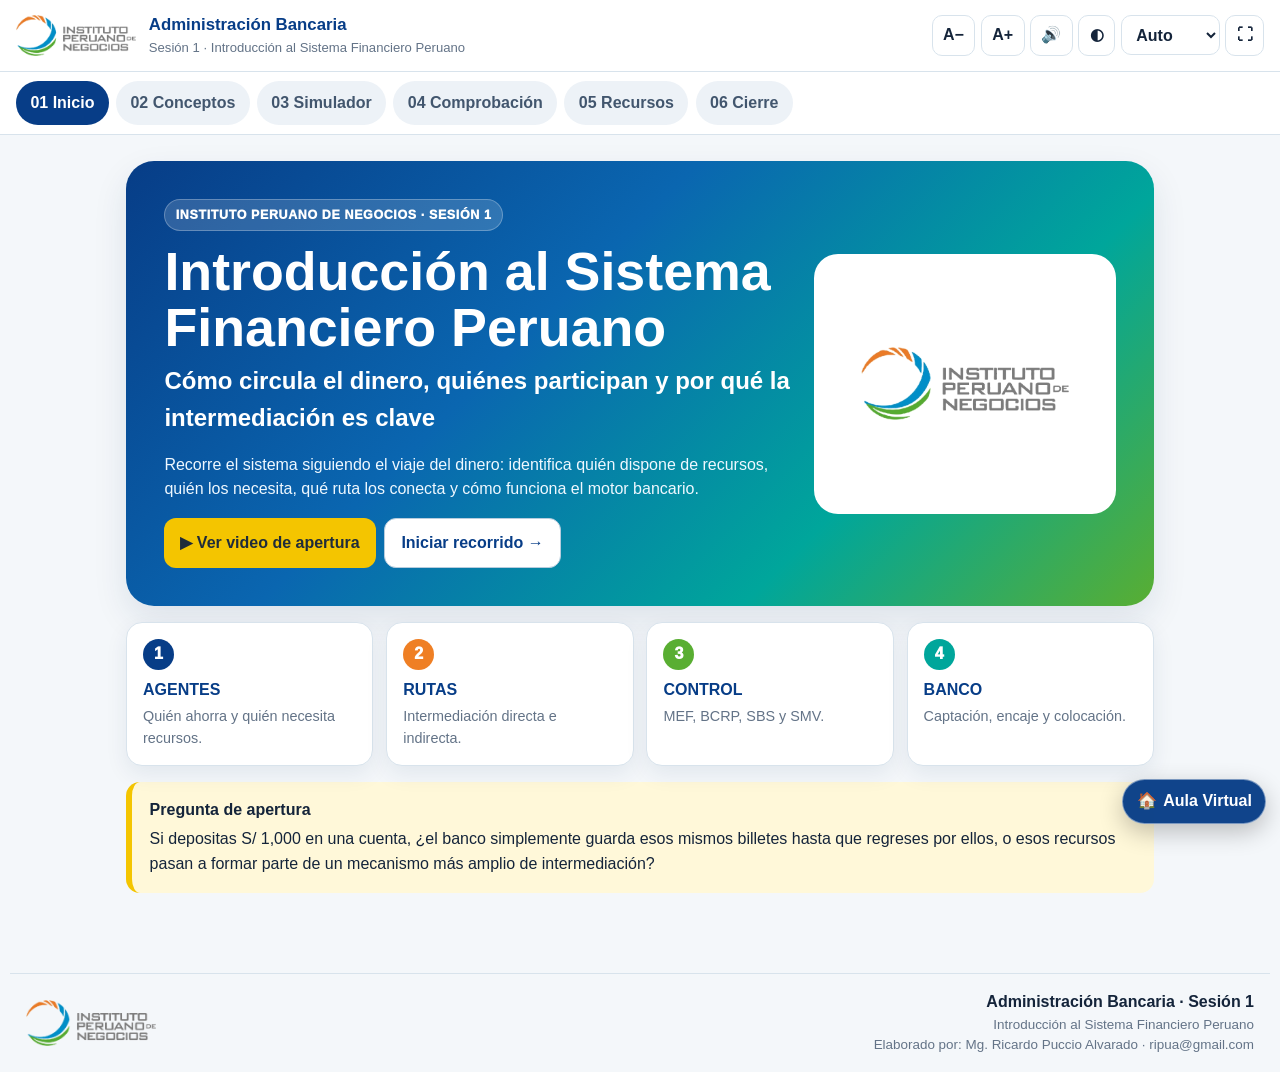
==== commit 7125f473: "v1.1 - Volver al Aula y scroll móvil" ====
--- a/sesion-1/index.html
+++ b/sesion-1/index.html
@@ -104,6 +104,7 @@
 </section>
 </main>
 <footer class="program-footer"><img src="assets/logo_ipn.png" alt="Instituto Peruano de Negocios"><div><strong>Administración Bancaria · Sesión 1</strong><span>Introducción al Sistema Financiero Peruano</span><span>Elaborado por: Mg. Ricardo Puccio Alvarado · ripua@gmail.com</span></div></footer>
+<button id="aulaHomeBtn" class="aula-home-btn" type="button" title="Volver al Aula Virtual" aria-label="Volver al Aula Virtual">🏠 <span>Aula Virtual</span></button>
 </div>
 
 <dialog class="modal" id="conceptModal">
--- a/sesion-1/styles.css
+++ b/sesion-1/styles.css
@@ -92,3 +92,25 @@
 .closing-report{padding:1.6rem}.closing-lead{font-size:1.06rem;line-height:1.6;max-width:1050px!important}.closing-report-grid{display:grid;grid-template-columns:repeat(2,minmax(0,1fr));gap:.65rem;margin:1rem 0}.closing-report-grid>div{padding:.8rem;border:1px solid rgba(255,255,255,.25);border-radius:14px;background:rgba(255,255,255,.12)}.closing-report-grid strong{font-size:1.02rem}.closing-report-grid p{margin:.25rem 0 0;line-height:1.48}.closing-infographic{margin:1rem 0 0;padding:.55rem;background:#fff;border-radius:16px;cursor:zoom-in}.closing-infographic img{display:block;width:100%;max-height:520px;object-fit:contain;border-radius:10px}.closing-infographic figcaption{color:#405368;text-align:center;font-size:.85rem;padding:.4rem}.closing-conclusion{margin-top:1rem;padding:1rem;border:1px solid rgba(255,255,255,.35);border-radius:14px;background:rgba(0,0,0,.12)}.closing-conclusion strong{font-size:1.08rem}.closing-conclusion p{margin:.35rem 0 0;max-width:none!important;line-height:1.6}
 
 @media(max-width:800px){.closing-report-grid{grid-template-columns:1fr}.video-float-shell{width:96vw;border-width:6px}.support-thumb-btn img{width:62px;height:38px}}
+
+
+/* ===== Aula Virtual v1.1 · navegación + scroll táctil ===== */
+.aula-home-btn{position:fixed;right:max(14px,env(safe-area-inset-right));bottom:max(76px,calc(env(safe-area-inset-bottom) + 76px));z-index:95;display:inline-flex;align-items:center;gap:.42rem;min-height:44px;padding:.58rem .82rem;border:1px solid rgba(255,255,255,.45);border-radius:999px;background:rgba(7,61,135,.96);color:#fff;font-weight:900;box-shadow:0 8px 24px rgba(0,0,0,.24);backdrop-filter:blur(7px);-webkit-backdrop-filter:blur(7px)}
+.aula-home-btn:hover{filter:brightness(1.08);transform:translateY(-1px)}
+.aula-home-btn:focus-visible{outline:3px solid rgba(243,138,31,.7);outline-offset:2px}
+html[data-theme="dark"] .aula-home-btn{background:rgba(15,109,104,.97)}
+
+/* El modal completo es el único scroller en pantallas táctiles estrechas.
+   Evita que el panel de detalle capture el gesto y "congele" el desplazamiento. */
+.modal-scroll{touch-action:pan-y;-webkit-overflow-scrolling:touch}
+.concept-detail-scroll{touch-action:pan-y;-webkit-overflow-scrolling:touch}
+@media(max-width:1050px){
+  .concept-modal-layout{min-height:auto}
+  .concept-detail-scroll{overflow:visible!important;max-height:none!important;overscroll-behavior:auto!important;scrollbar-gutter:auto!important}
+  .modal-scroll{overflow-y:auto!important;overscroll-behavior-y:contain;-webkit-overflow-scrolling:touch;touch-action:pan-y}
+  .concept-image-column,.concept-main-slide,.concept-detail-scroll,.detail-box,.audio-pista,.question-gate{touch-action:pan-y}
+}
+@media(max-width:700px){
+  .aula-home-btn{right:10px;bottom:max(70px,calc(env(safe-area-inset-bottom) + 70px));min-height:42px;padding:.52rem .7rem;font-size:.84rem}
+}
+@media(max-width:420px){.aula-home-btn span{display:none}.aula-home-btn{width:44px;height:44px;justify-content:center;padding:0;font-size:1.05rem}}
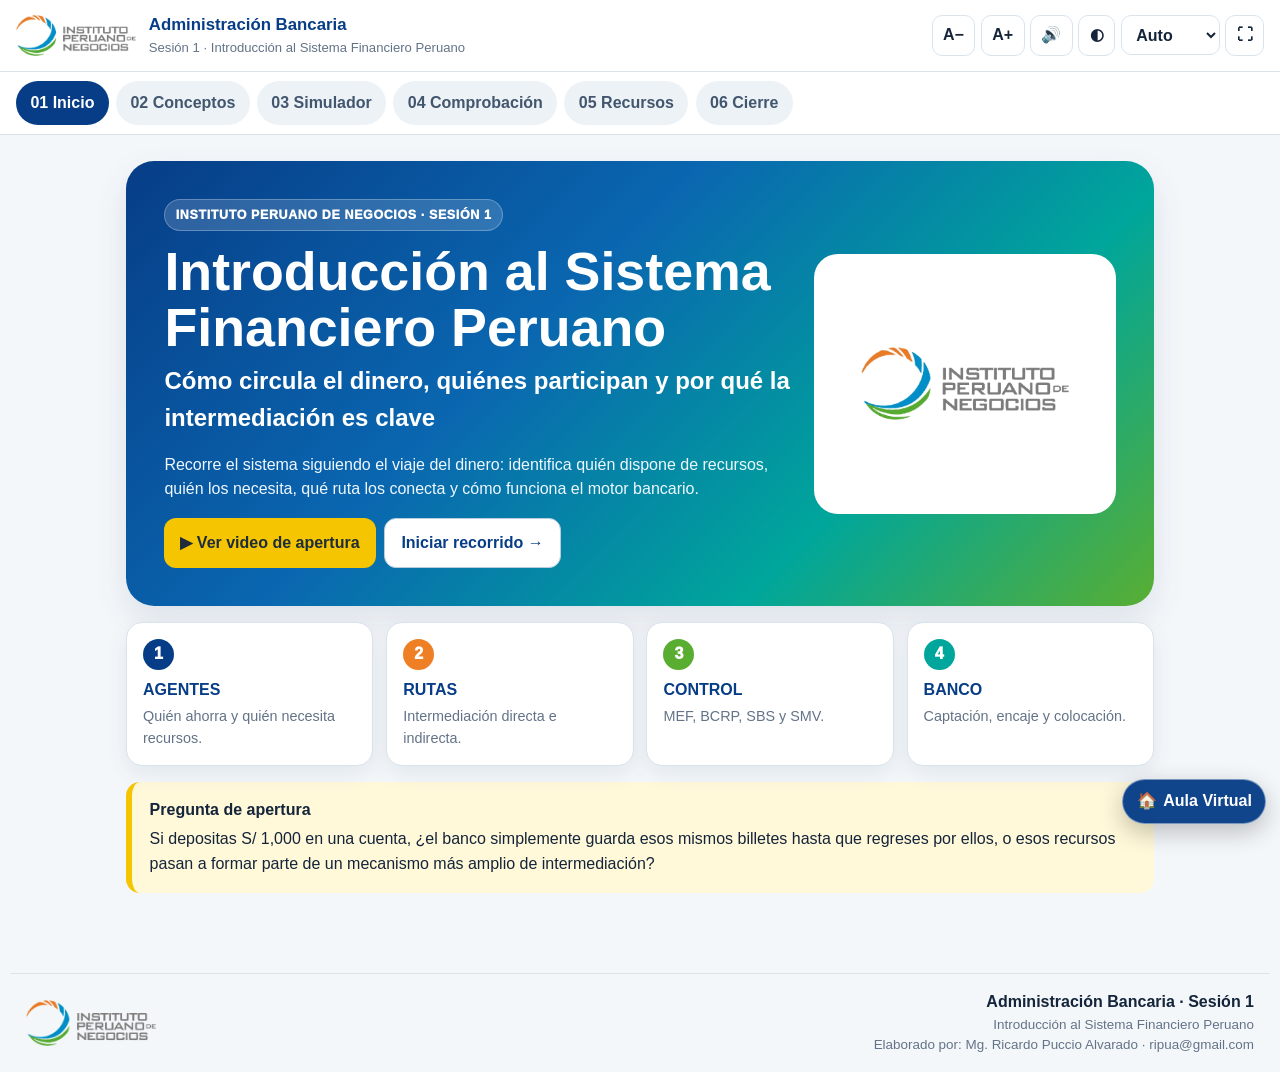
==== commit 523ae473: "v1.2 - Botón Aula visible en móvil" ====
--- a/sesion-1/index.html
+++ b/sesion-1/index.html
@@ -104,8 +104,8 @@
 </section>
 </main>
 <footer class="program-footer"><img src="assets/logo_ipn.png" alt="Instituto Peruano de Negocios"><div><strong>Administración Bancaria · Sesión 1</strong><span>Introducción al Sistema Financiero Peruano</span><span>Elaborado por: Mg. Ricardo Puccio Alvarado · ripua@gmail.com</span></div></footer>
+</div>
 <button id="aulaHomeBtn" class="aula-home-btn" type="button" title="Volver al Aula Virtual" aria-label="Volver al Aula Virtual">🏠 <span>Aula Virtual</span></button>
-</div>
 
 <dialog class="modal" id="conceptModal">
   <div class="modal-shell concept-shell">
--- a/sesion-1/styles.css
+++ b/sesion-1/styles.css
@@ -114,3 +114,41 @@
   .aula-home-btn{right:10px;bottom:max(70px,calc(env(safe-area-inset-bottom) + 70px));min-height:42px;padding:.52rem .7rem;font-size:.84rem}
 }
 @media(max-width:420px){.aula-home-btn span{display:none}.aula-home-btn{width:44px;height:44px;justify-content:center;padding:0;font-size:1.05rem}}
+
+
+/* ===== Aula Virtual v1.2 · acceso móvil siempre visible =====
+   El botón se posiciona respecto del viewport (fuera de .app-shell) y,
+   en móviles, se ancla a la izquierda para evitar recortes por overflow
+   horizontal o por la barra del navegador. */
+.aula-home-btn{
+  position:fixed!important;
+  z-index:2147483000!important;
+  visibility:visible!important;
+  opacity:1!important;
+  pointer-events:auto!important;
+  max-width:calc(100vw - 24px)!important;
+  transform:translateZ(0);
+  -webkit-transform:translateZ(0);
+}
+@media(max-width:700px){
+  .aula-home-btn{
+    left:max(12px,env(safe-area-inset-left))!important;
+    right:auto!important;
+    top:auto!important;
+    bottom:max(84px,calc(env(safe-area-inset-bottom) + 84px))!important;
+    min-width:92px!important;
+    width:auto!important;
+    height:46px!important;
+    min-height:46px!important;
+    padding:.48rem .72rem!important;
+    border-radius:999px!important;
+    font-size:.9rem!important;
+    gap:.35rem!important;
+    box-shadow:0 8px 26px rgba(0,0,0,.32)!important;
+  }
+  .aula-home-btn span{display:inline!important;font-size:0!important}
+  .aula-home-btn span::after{content:"Aula";font-size:.86rem!important;font-weight:900}
+}
+@media(max-width:700px) and (orientation:landscape){
+  .aula-home-btn{bottom:max(16px,calc(env(safe-area-inset-bottom) + 16px))!important}
+}
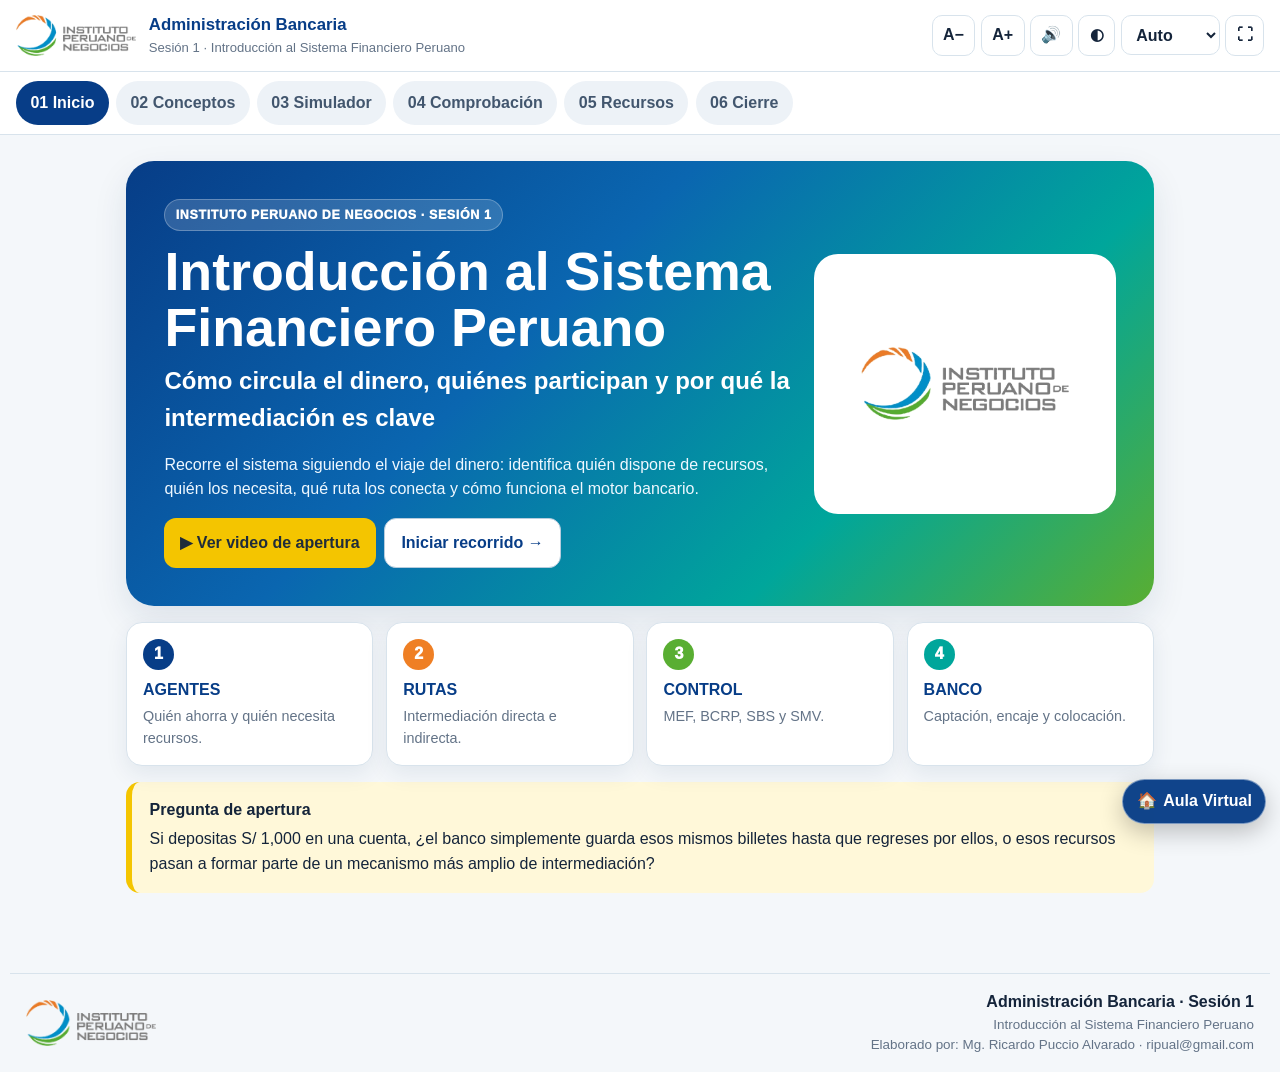
==== commit f1fe065b: "v1.4 - Corrección de correo y contacto" ====
--- a/sesion-1/index.html
+++ b/sesion-1/index.html
@@ -103,7 +103,7 @@
   </div>
 </section>
 </main>
-<footer class="program-footer"><img src="assets/logo_ipn.png" alt="Instituto Peruano de Negocios"><div><strong>Administración Bancaria · Sesión 1</strong><span>Introducción al Sistema Financiero Peruano</span><span>Elaborado por: Mg. Ricardo Puccio Alvarado · ripua@gmail.com</span></div></footer>
+<footer class="program-footer"><img src="assets/logo_ipn.png" alt="Instituto Peruano de Negocios"><div><strong>Administración Bancaria · Sesión 1</strong><span>Introducción al Sistema Financiero Peruano</span><span>Elaborado por: Mg. Ricardo Puccio Alvarado · ripual@gmail.com</span></div></footer>
 </div>
 <button id="aulaHomeBtn" class="aula-home-btn" type="button" title="Volver al Aula Virtual" aria-label="Volver al Aula Virtual">🏠 <span>Aula Virtual</span></button>
 
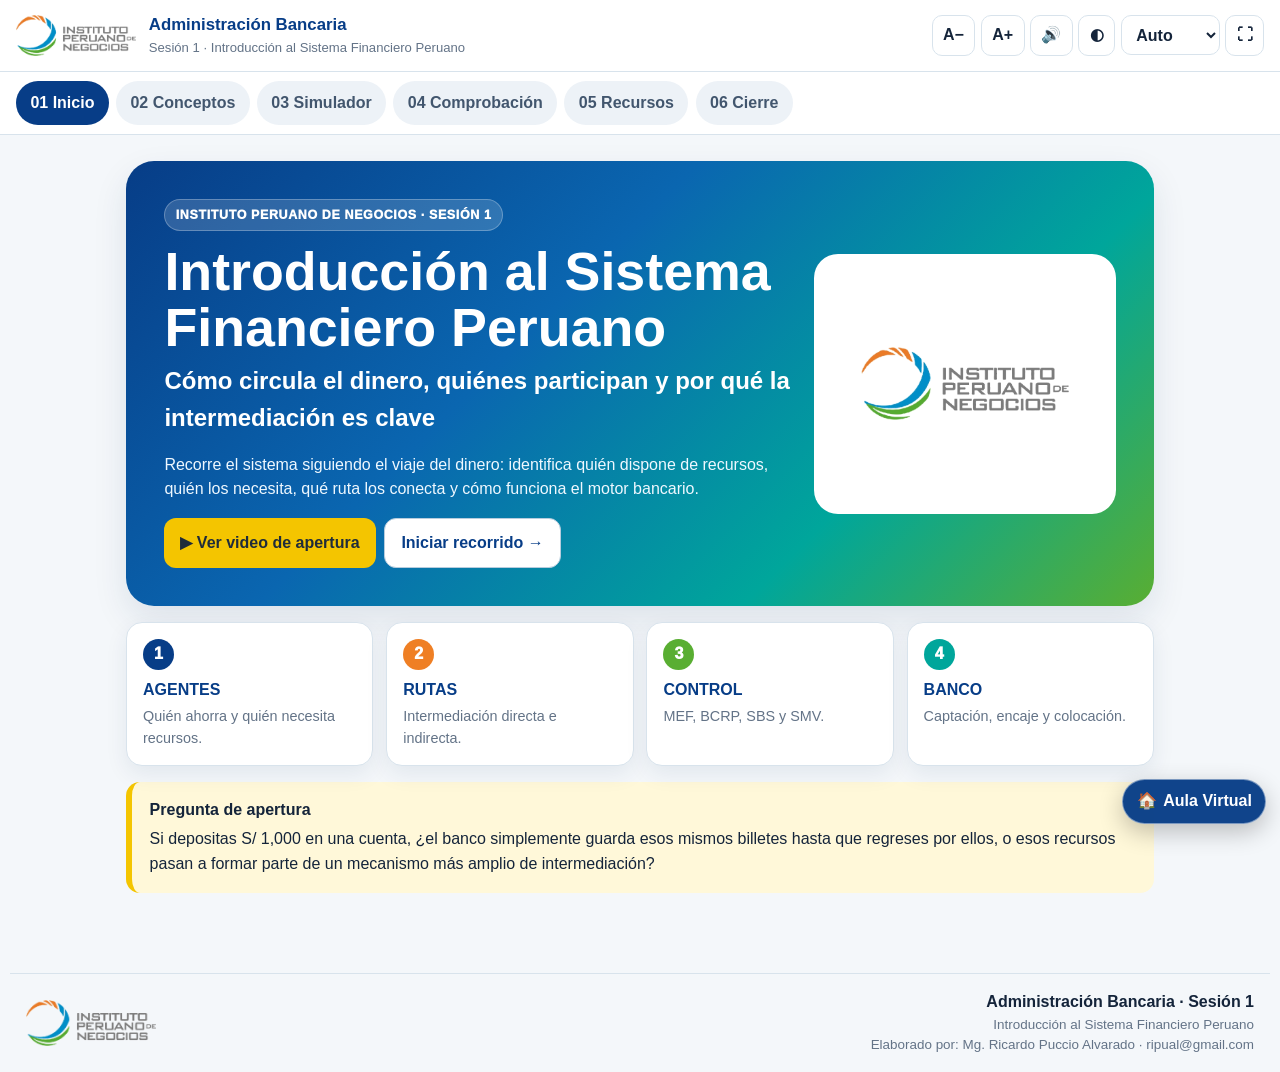
==== commit aa4d5d4f: "Elimina archivos auxiliares de Analytics" ====
--- a/sesion-1/index.html
+++ b/sesion-1/index.html
@@ -1,6 +1,14 @@
-<!doctype html>
+﻿<!doctype html>
 <html lang="es">
 <head>
+  <!-- Google tag (gtag.js) -->
+  <script async src="https://www.googletagmanager.com/gtag/js?id=G-WSHVF45JFJ"></script>
+  <script>
+    window.dataLayer = window.dataLayer || [];
+    function gtag(){dataLayer.push(arguments);}
+    gtag('js', new Date());
+    gtag('config', 'G-WSHVF45JFJ');
+  </script>
 <meta charset="utf-8">
 <meta name="viewport" content="width=device-width,initial-scale=1">
 <title>Administración Bancaria · Sesión 1 · Instituto Peruano de Negocios</title>
@@ -9,6 +17,14 @@
 <body>
 <div class="app-shell">
 <header class="topbar">
+  <!-- Google tag (gtag.js) -->
+  <script async src="https://www.googletagmanager.com/gtag/js?id=G-WSHVF45JFJ"></script>
+  <script>
+    window.dataLayer = window.dataLayer || [];
+    function gtag(){dataLayer.push(arguments);}
+    gtag('js', new Date());
+    gtag('config', 'G-WSHVF45JFJ');
+  </script>
   <div class="brand"><img src="assets/logo_ipn.png" alt="Instituto Peruano de Negocios"><div><strong>Administración Bancaria</strong><span>Sesión 1 · Introducción al Sistema Financiero Peruano</span></div></div>
   <div class="utility">
     <button id="fontMinus" title="Reducir texto">A−</button><button id="fontPlus" title="Aumentar texto">A+</button>
@@ -109,7 +125,15 @@
 
 <dialog class="modal" id="conceptModal">
   <div class="modal-shell concept-shell">
-    <header class="modal-header"><div><span class="modal-kicker" id="conceptKicker"></span><h2 id="conceptTitle"></h2></div><button class="modal-close" data-close="conceptModal" aria-label="Cerrar">×</button></header>
+    <header class="modal-header">
+  <!-- Google tag (gtag.js) -->
+  <script async src="https://www.googletagmanager.com/gtag/js?id=G-WSHVF45JFJ"></script>
+  <script>
+    window.dataLayer = window.dataLayer || [];
+    function gtag(){dataLayer.push(arguments);}
+    gtag('js', new Date());
+    gtag('config', 'G-WSHVF45JFJ');
+  </script><div><span class="modal-kicker" id="conceptKicker"></span><h2 id="conceptTitle"></h2></div><button class="modal-close" data-close="conceptModal" aria-label="Cerrar">×</button></header>
     <div class="modal-scroll" id="conceptBody"></div>
     <footer class="modal-footer"><div class="modal-nav"><button id="prevConcept">← Anterior</button><span id="conceptCounter"></span><button id="nextConcept">Siguiente →</button></div></footer>
   </div>
@@ -117,7 +141,15 @@
 
 <dialog class="modal" id="resourceModal">
   <div class="modal-shell resource-shell" id="resourceShell">
-    <header class="modal-header"><div><span class="modal-kicker" id="resourceType"></span><h2 id="resourceTitle"></h2></div><div class="header-actions"><button id="resourceFull" title="Pantalla completa">⛶</button><button class="modal-close" data-close="resourceModal">×</button></div></header>
+    <header class="modal-header">
+  <!-- Google tag (gtag.js) -->
+  <script async src="https://www.googletagmanager.com/gtag/js?id=G-WSHVF45JFJ"></script>
+  <script>
+    window.dataLayer = window.dataLayer || [];
+    function gtag(){dataLayer.push(arguments);}
+    gtag('js', new Date());
+    gtag('config', 'G-WSHVF45JFJ');
+  </script><div><span class="modal-kicker" id="resourceType"></span><h2 id="resourceTitle"></h2></div><div class="header-actions"><button id="resourceFull" title="Pantalla completa">⛶</button><button class="modal-close" data-close="resourceModal">×</button></div></header>
     <div class="resource-body" id="resourceBody"></div>
     <footer class="modal-footer resource-footer" id="resourceFooter"></footer>
   </div>
@@ -138,3 +170,4 @@
 <script src="app.js"></script>
 </body>
 </html>
+
